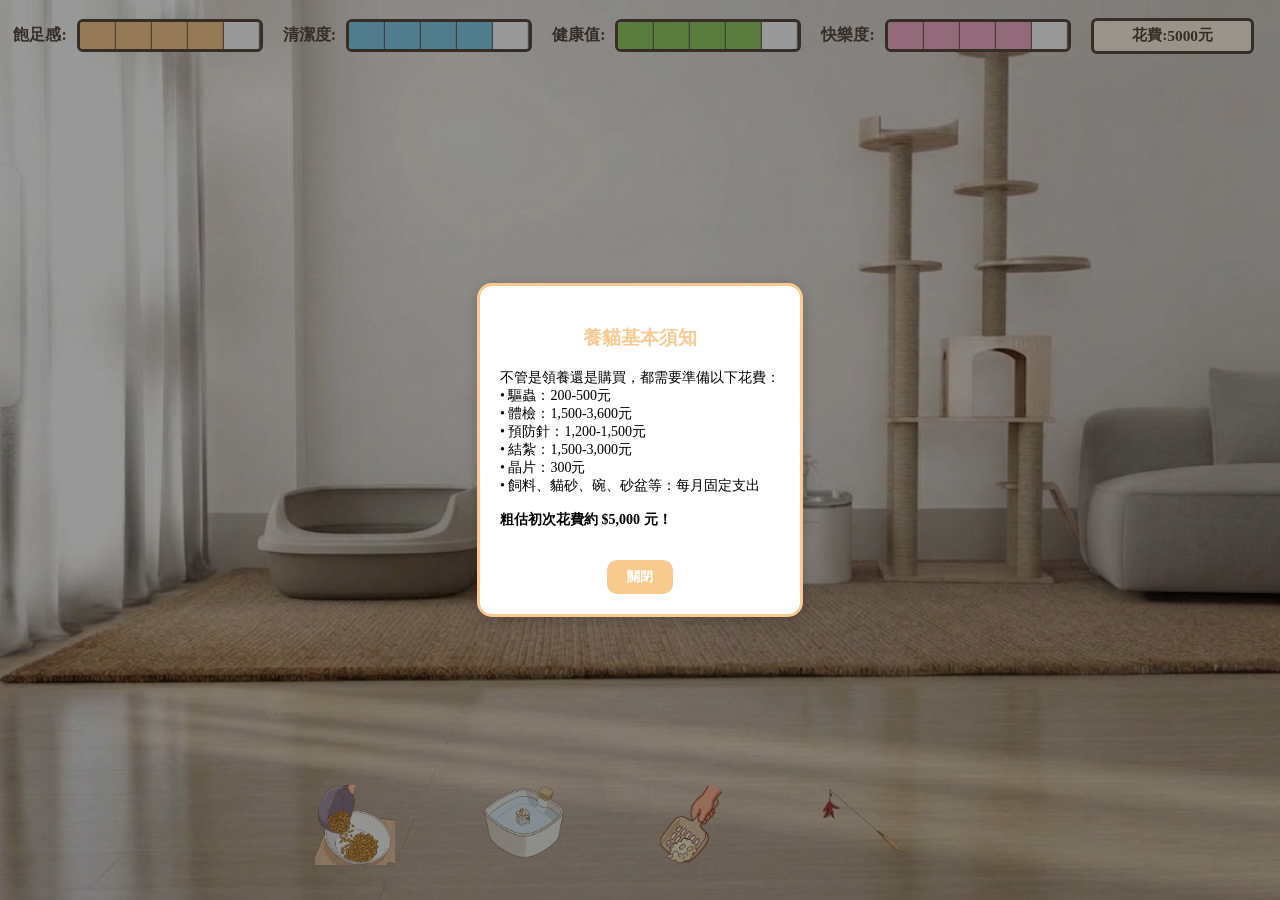
==== index.html @ ec7f3170 "重新上傳" ====
<!DOCTYPE html>
<html lang="zh-TW">

<head>
    <meta charset="UTF-8">
    <meta name="viewport" content="width=device-width, initial-scale=1.0">
    <title>How to feed a cat</title>
    <link rel="icon" href="./img/icon.png">
    <script src="https://code.jquery.com/jquery-3.7.1.min.js"></script>
    <link rel="stylesheet" href="./Index.css">
</head>

<body>
    <div class="roombackground">
        <ul style="list-style-type: none;" class="cost">
            <li id="buyFood">
                <img src="./img/foodbag.png"><br>
                購買<br>飼料
            </li>
            <li id="buyLitter">
                <img src="./img/catLitter.png"><br>
                購買<br>貓砂
            </li>
            <li id="doctor">
                <img src="./img/doctor.png"><br>
                獸醫<br>檢查
            </li>
        </ul>

        <div class="catroom">
            <img src="./img/myCat.png" id="myCat" class="allCat">
            <img src="./img/myCatRight.png" id="myCatRight" class="allCat">
            <img src="./img/myCatLeft.png" id="myCatLeft" class="allCat">
            <img src="./img/myCatIn.png" id="myCatIn" class="allCat">
            <img src="./img/myCatUp.png" id="myCatUp" class="allCat">
            <img src="./img/myCatEat.png" id="myCatEat" class="allCat">
            <img src="./img/myCatPupu.png" id="myCatPupu" class="allCat">
            <img src="./img/./playing.png" id="playing" class="allCat">
            <img src="./img/./playing1.png" id="playing1" class="allCat">
        </div>

        <div class="room">
            <div class="AllEnergyBar">
                <div class="energybar">
                    <span class="energytext">飽足感:</span>
                    <div class="energy">
                        <div id="fullbar" class="fill" style="background-color: rgb(249, 202, 144);"></div>
                        <div class="line"></div>
                    </div>
                </div>
                <div class="energybar">
                    <span class="energytext">清潔度:</span>
                    <div class="energy">
                        <div id="cleanbar" class="fill" style="background-color: skyblue;"></div>
                        <div class="line"></div>
                    </div>
                </div>
                <div class="energybar">
                    <span class="energytext">健康值:</span>
                    <div class="energy">
                        <div id="healthbar" class="fill" style="background-color: rgb(152, 206, 105);"></div>
                        <div class="line"></div>
                    </div>
                </div>
                <div class="energybar">
                    <span class="energytext">快樂度:</span>
                    <div class="energy">
                        <div id="happybar" class="fill" style="background-color: #f5b0c9;"></div>
                        <div class="line"></div>
                    </div>
                </div>
                <div class="totalmoney">
                    花費: <span id="money">5000</span> 元
                </div>
            </div>


            <div class="funButton">
                <div><img src="./img/food.png" id="food" title=餵食&#10;飽足感+15&#10;健康值+5&#10;快樂度+5></div>
                <div><img src="./img/water.png" id="water" title=換水&#10;清潔值+10&#10;健康值+5&#10;快樂度+5></div>
                <div><img src="./img/clean.png" id="clean" title=鏟貓砂&#10;清潔值+3&#10;健康值+5></div>
                <div><img src="./img/toy.png" id="toy" title=玩耍&#10;快樂度+15></div>
            </div>
        </div>

        <div id="message" class="meg" style="display:none;">
            <div class="megcontent">
                <p id="megText"></p>
                <button onclick="$('#message').fadeOut()">關閉</button>
            </div>
        </div>

        <span id="showReportLink">
            <a href="./report.html" id="reportLink">查看養貓成果報告</a>
        </span>
    </div>

    <script src="./Index.js"></script>

</body>

</html>
---- Index.css ----
html,
body {
    margin: 0;
    padding: 0;
    width: 100%;
    height: 100%;
    overflow: hidden;
    background-color: #000;
}

.roombackground {
    /* 忽略父元素固定位置 */
    position: fixed;
    top: 0;
    left: 0;
    /* 螢幕的百分比 */
    width: 100vw;
    height: 100vh;
    background-image: url('./img/background.png');
    background-size: cover;
    background-position: center;
    /* 類似圖層的排序數字大越前 */
    z-index: 1;
}

.room {
    position: fixed;
    top: 0;
    left: 0;
    width: 100vw;
    height: 100vh;
    z-index: 9999;
    /* 讓介面以外的地方可以點擊後方 */
    pointer-events: none;
}

.catroom {
    /* 這個容器具有固定的比例，但會隨父層自動縮放 */
    position: fixed;
    top: 50%;
    left: 50%;
    transform: translate(-50%, -50%);
    width: 100%;
    max-width: 1911px;
    /* 寬高比 */
    aspect-ratio: 1365 / 768;
    z-index: 2;
    pointer-events: none;
}

.funButton {
    pointer-events: auto;
    cursor: pointer;
}

/* 貓咪 */
.allCat {
    position: absolute;
    height: auto;
    display: none;
}

#myCat {
    position: absolute;
    width: 11.0%;
    bottom: 28%;
    left: 51%;
    transform: translateX(-50%);
}

#myCatLeft {
    position: absolute;
    width: 13.2%;
    bottom: 19%;
    left: 10%;
}

#myCatRight {
    position: absolute;
    width: 14%;
    bottom: 40%;
    left: 91%;
    transform: translateX(-50%);
}

#myCatIn {
    position: absolute;
    width: 4.9%;
    bottom: 53%;
    left: 72.5%;
    transform: translateX(-50%);
}

#myCatUp {
    position: absolute;
    width: 13.5%;
    bottom: 45.5%;
    left: 66.5%;
    transform: translateX(-50%);
}

#myCatEat {
    position: absolute;
    width: 11.0%;
    bottom: 23%;
    left: 54.5%;
    transform: translateX(-50%);
}

#myCatPupu {
    position: absolute;
    width: 12%;
    bottom: 29%;
    left: 28%;
}

#playing {
    position: absolute;
    width: 16.0%;
    bottom: 27%;
    left: 50%;
    transform: translateX(-50%);
}

#playing1 {
    position: absolute;
    width: 15.0%;
    /* bottom: 12%; */
    bottom: -20%;
    /* 初始位置：躲在螢幕下方 */
    left: 68%;
    transform: translateX(-50%);
    transition: bottom 0.5s ease-out;
}

#happyCat {
    position: absolute;
    height: auto;
    width: 12%;
    bottom: 24.5%;
    left: 43.5%;
    transform: translateX(-50%);
}

/* 玩耍動畫 */
.blur-wiggle {
    /* 怎麼使用劇本 */
    animation: fast-wiggle 0.1s ease-in-out infinite alternate;
}

/* 動畫劇本 怎麼動 */
@keyframes fast-wiggle {
    0% {
        transform: translateX(-50%) rotate(-12deg) scale(1.05);
    }

    100% {
        transform: translateX(-50%) rotate(12deg) scale(1.05);
    }
}

/* 左側選單 */
.cost {
    position: fixed;
    left: 0;
    top: 30%;
    transform: translateY(-50%) translateX(calc(-100% + 20px));

    width: 12vw;
    min-width: 60px;
    max-width: 120px;

    /* 半透明的顏色 */
    background: rgba(255, 255, 255, 0.25);
    /* 背後模糊 看起來像玻璃的質感 */
    backdrop-filter: blur(5px);
    border-radius: 0 15px 15px 0;
    box-shadow: 2px 2px 10px rgba(0, 0, 0, 0.1);

    padding: 1.5vh 0.5vw;
    /* 轉場 互動 漸進式揭露 */
    transition: transform 0.3s ease;
    z-index: 100;
}

.cost li {
    display: flex;
    /* 子元素縱向居中 */
    align-items: center;
    padding: 0.8vw 0.4vw;
    margin: 0.5vh 0;

    color: #5a4b41;
    font-weight: bold;
    /* 最小值,理想值,最大值 */
    font-size: clamp(10px, 1vw, 12px);

    border-radius: 8px;
    /* 允許換行 */
    white-space: normal;
    line-height: 1.2;

    opacity: 0.4;
    pointer-events: none;
    filter: grayscale(100%);
    transition: all 0.3s ease;
    cursor: default;
}

.cost img {
    width: 3.5vw;
    height: 3.5vw;
    min-width: 20px;
    min-height: 20px;
    margin-right: 0.8vw;
    object-fit: contain;
    flex-shrink: 0;
}

.cost:hover {
    transform: translateY(-50%) translateX(0);
}

.cost li:hover {
    background: rgba(255, 255, 255, 0.4);
}


.cost li.enabled {
    opacity: 1;
    pointer-events: auto;
    filter: grayscale(0%);
    cursor: pointer;
}

/* 上方能量條 */
.AllEnergyBar {
    position: absolute;
    top: 2%;
    right: 2%;
    display: flex;
    z-index: 100;
    /* 水平排列 */
    flex-direction: row;
    /* 垂直方向上置中對齊 會依據設定的排序方式有所不同 */
    align-items: center;
    gap: 20px;
}

.energybar {
    display: flex;
    align-items: center;
}

.energytext {
    font-weight: bold;
    color: #5a4b41;
    margin-right: 10px;
}

.energy {
    position: relative;
    width: clamp(100px, 15vw, 180px);
    height: clamp(20px, 3vh, 30px);
    background-color: #fff;
    border: 3px solid #5a4b41;
    border-radius: 6px;
    overflow: hidden;
}

.line {
    position: absolute;
    top: 0;
    left: 0;
    width: 100%;
    height: 100%;
    /* 90度方向左向右 1到19透明 20咖色線條出現 */
    background-image: repeating-linear-gradient(90deg, transparent, transparent 19%, #5a4b41 20%);
    pointer-events: none;
}

.fill {
    width: 80%;
    height: 100%;
    transition: width 0.3s ease;
}

.totalmoney {
    display: flex;
    align-items: center;
    height: clamp(20px, 3vh, 30px);
    font-size: clamp(12px, 1.2vw, 18px);
    padding: 0.1vw 3vw;
    background: #fdf6e4;
    border: 3px solid #5a4b41;
    border-radius: 6px;
    font-weight: bold;
    color: #5a4b41;
}

/* 晃動提示 */
.shaking {
    animation: shake 0.3s;
}

@keyframes shake {
    0% {
        transform: translateX(0);
    }

    25% {
        transform: translateX(-5px);
    }

    75% {
        transform: translateX(5px);
    }

    100% {
        transform: translateX(0);
    }
}

.energybar.danger .energytext {
    color: #ff4d4d !important;
    font-weight: 900;
}

.energybar.danger .energy {
    border-color: #ff4d4d !important;
}

.energybar.danger .fill {
    background-color: #ff4d4d !important;
}

/* 提示框 */
.meg {
    position: fixed;
    top: 0;
    left: 0;
    width: 100%;
    height: 100%;
    background: rgba(0, 0, 0, 0.4);
    z-index: 9999;
    display: flex;
    justify-content: center;
    align-items: center;
}

.megcontent {
    background: white;
    padding: 20px;
    border-radius: 15px;
    border: 3px solid #f9ca90;
    text-align: center;
    box-shadow: 0 4px 15px rgba(0, 0, 0, 0.2);
}

.megcontent button {
    margin-top: 15px;
    padding: 8px 20px;
    border-radius: 10px;
    border: none;
    background: #f9ca90;
    color: white;
    font-weight: bold;
    cursor: pointer;
}

/* 下方按鈕 */
.funButton {
    position: absolute;
    bottom: 2%;
    left: 0;
    right: 0;
    z-index: 100;
    gap: 2vw;
    pointer-events: auto;
    display: grid;
    /* 4欄 平均分成4等份 */
    grid-template-columns: repeat(4, 1fr);
    padding: 1vw;
    max-width: 650px;
    margin: 0 auto;
    width: 100%;
}

.funButton img {
    width: clamp(40px, 8vw, 80px);
    height: auto;
    cursor: pointer;
    transition: transform 0.2s;
}

.funButton img:hover {
    transform: scale(1.1);
}

.btntext {
    font-family: "Microsoft JhengHei", sans-serif;
    font-weight: bold;
    margin-top: 5px;  
    margin-left: 10px;
    font-size: 14px;
    color: #5a4b41;
    width: 100%;
}




/* 結算畫面 */

#showReportLink {
    position: absolute;
    /* height: 13px;  */
    width: auto;
    bottom: 5%;
    right: 2%;
    display: none;
    color: #f9ca90;
    padding: 5px 5px;
    border-radius: 8px;
    cursor: pointer;
    z-index: 1000;
}

#reportLink {
    font-family: "Microsoft JhengHei", sans-serif;
    font-size: 12px;
    font-weight: bold;
    /* text-decoration: none;  刪除預設的藍色底線 */
    display: flex;
    justify-content: center;
    align-items: center;
    color: #fdf6e4;
}

#showReportLink:hover {
    background-color: #f9ca90;
}


/* 確保視窗內容可以容納定位元件 */
.rep {
    position: fixed;
    top: 0;
    left: 0;
    width: 100%;
    height: 100%;
    background: rgba(0, 0, 0, 0.6);
    display: flex;
    justify-content: center;
    align-items: center;
    z-index: 9999;
}

.repcontent {
    background: #faf9f6;
    width: 80%;
    max-width: 500px;
    padding: 40px;
    border-radius: 20px;
    border: 3px solid #f9ca90;
    position: relative;
    text-align: center;
}

/* 右上角叉叉按鈕 */
#closebtn {
    position: absolute;
    top: -10px;
    right: -10px;
    width: 35px;
    height: 35px;
    background: #ff6b6b;
    color: white;
    border-radius: 50%;
    border: none;
    font-weight: bold;
    cursor: pointer;
    font-size: 20px;
}

.knowledgebtn img {
    width: clamp(40px, 8vw, 80px);
    height: auto;
    cursor: pointer;
    transition: transform 0.2s;
    height: 80px;      /* 強制設定高度 */
    object-fit: contain; /* 確保圖片不變形 */
}

#knwImg {
    max-width: 300px;
    height: auto;
    margin: 10px auto;
    /* 上下邊距，讓它跟標題文字有區隔 */
    border-radius: 10px;
    display: block;
}


.knw {
    position: fixed;
    top: 0;
    left: 0;
    width: 100%;
    height: 100%;
    background: rgba(0, 0, 0, 0.5);
    display: flex;
    justify-content: center;
    align-items: center;
    z-index: 9999;
}

/* 視窗本體 */
.knwcontent {
    background: #faf9f6;
    border: 3px solid #f9ca90;
    border-radius: 20px;
    padding: 30px;
    width: 90%;
    max-width: 60vw;
    max-height: 85vh;
    overflow-y: auto;
    /* 內容超出時自動產生滾動條 */
    text-align: center;
    box-shadow: 0 5px 15px rgba(0, 0, 0, 0.1);
    box-sizing: border-box;
    /* 確保 padding 不會把寬度撐爆 */

    text-align: center; /* 讓內容物（包括圖片）預設水平置中 */
    display: flex;
    flex-direction: column; /* 讓內容垂直堆疊 */
    align-items: center;    /* 強制所有子元素（包括圖片）水平置中 */
}

/* 文字區域美化 */
#knwText {
    white-space: pre-line;
    margin-bottom: 25px;
    font-size: 16px;
    color: #5a4b41;
    line-height: 1.5;
}

/* 下方關閉按鈕風格 */
.knwclosebtn {
    background-color: #f9ca90;
    color: white;
    border: none;
    padding: 10px 30px;
    border-radius: 20px;
    font-weight: bold;
    cursor: pointer;
    transition: 0.3s;
}

.knwclosebtn:hover {
    background-color: #f7b768;
    transform: translateY(-2px);
}
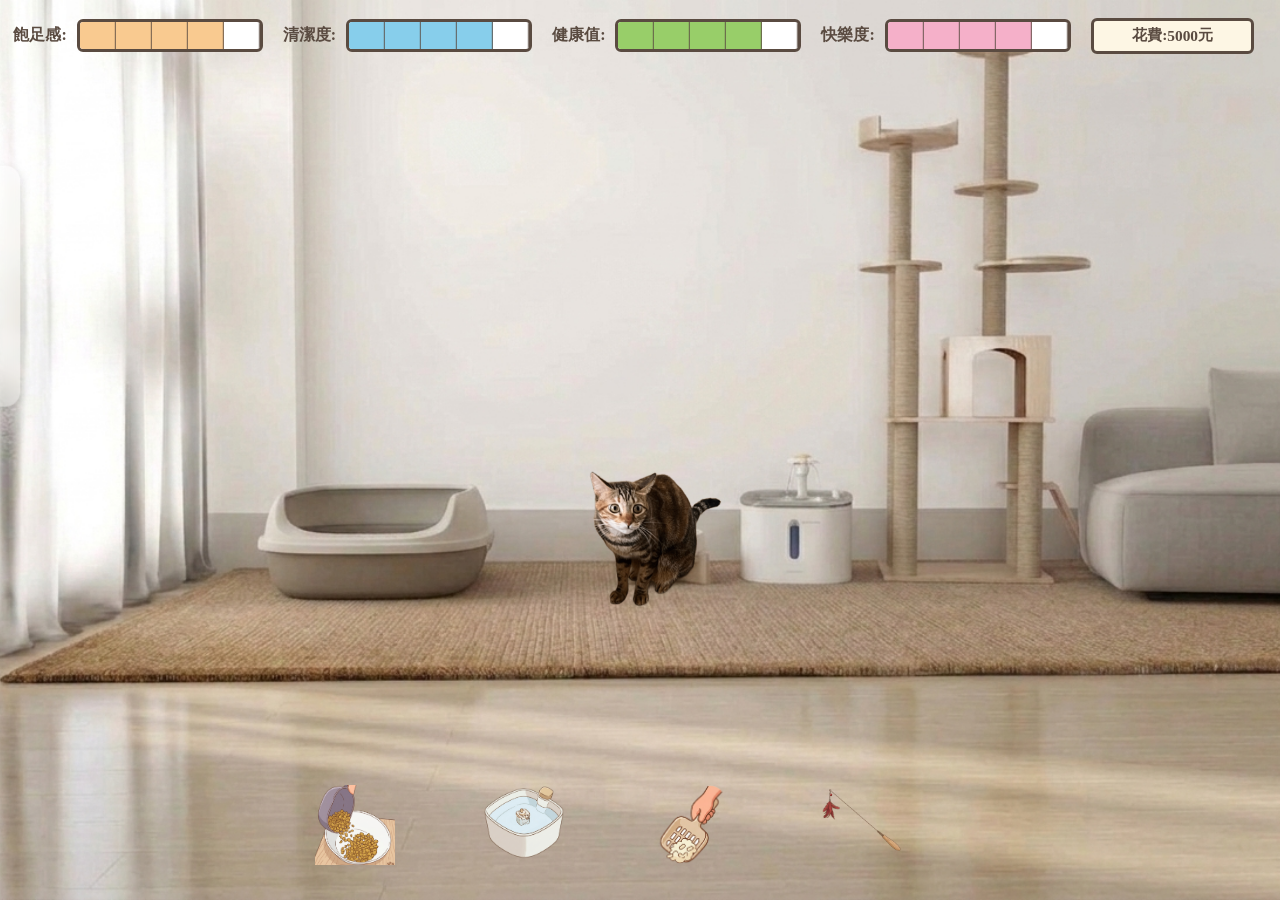
==== commit 014fa0ea: "Update index.html" ====
--- a/index.html
+++ b/index.html
@@ -18,7 +18,7 @@
                 購買<br>飼料
             </li>
             <li id="buyLitter">
-                <img src="./img/catLitter.png"><br>
+                <img src="./img/catlitter.png"><br>
                 購買<br>貓砂
             </li>
             <li id="doctor">
@@ -99,4 +99,4 @@
 
 </body>
 
-</html>+</html>
